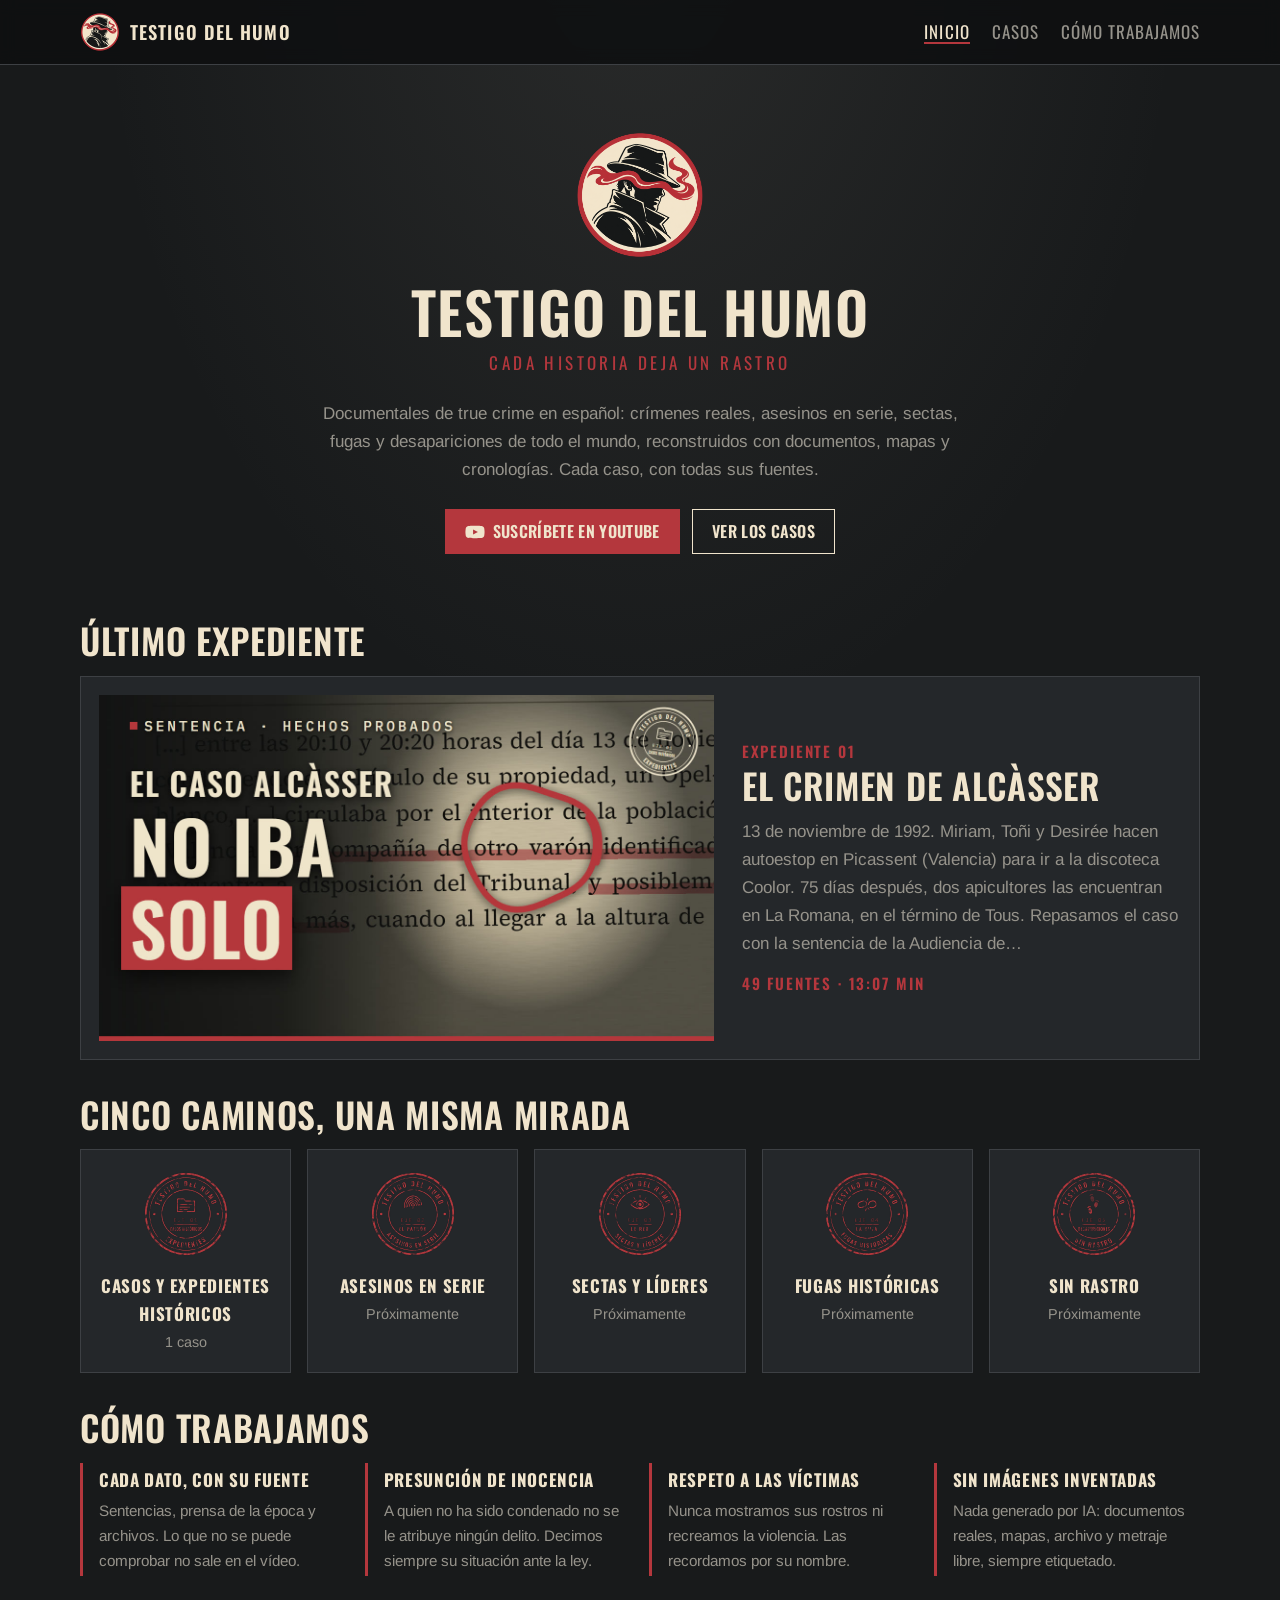
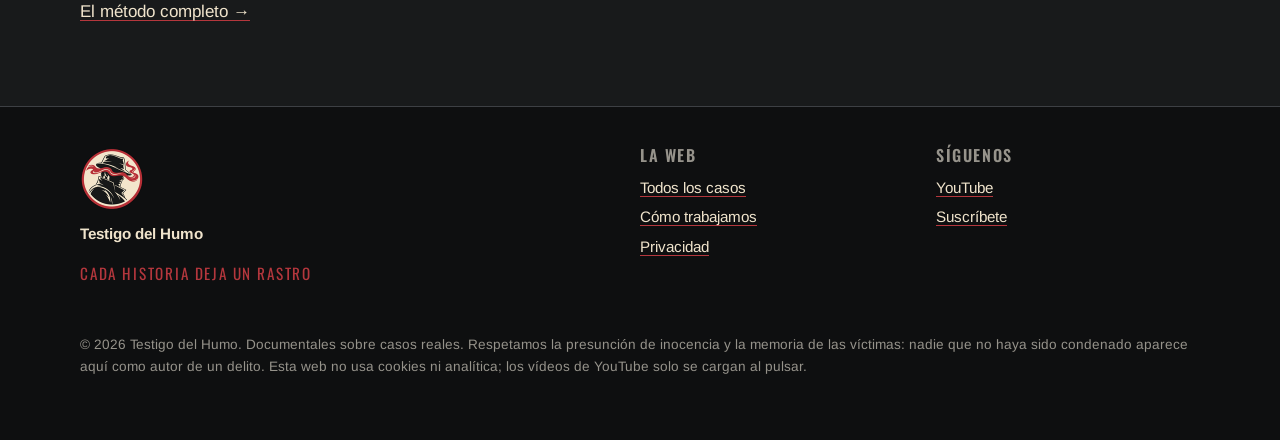
==== index.html @ 7e3a2152 "web: edición del 2026-10-26" ====
<!doctype html>
<html lang="es">
<head>
<meta charset="utf-8">
<meta name="viewport" content="width=device-width, initial-scale=1">
<title>Testigo del Humo · True crime documentado en español</title>
<meta name="description" content="Documentales de true crime en español: crímenes reales, asesinos en serie, sectas, fugas y desapariciones de todo el mundo, reconstruidos con documentos, mapas y cronologías. Cada caso, con todas sus fuentes.">
<link rel="canonical" href="https://testigodelhumo.github.io/">
<meta name="theme-color" content="#0e0f10">
<meta property="og:type" content="website">
<meta property="og:site_name" content="Testigo del Humo">
<meta property="og:locale" content="es_ES">
<meta property="og:title" content="Testigo del Humo · True crime documentado en español">
<meta property="og:description" content="Documentales de true crime en español: crímenes reales, asesinos en serie, sectas, fugas y desapariciones de todo el mundo, reconstruidos con documentos, mapas y cronologías. Cada caso, con todas sus fuentes.">
<meta property="og:url" content="https://testigodelhumo.github.io/">
<meta property="og:image" content="https://testigodelhumo.github.io/img/og.jpg">
<meta name="twitter:card" content="summary_large_image">
<link rel="icon" href="/img/favicon-32.png" sizes="32x32">
<link rel="apple-touch-icon" href="/img/icono-180.png">
<link rel="preload" href="/fuentes/Oswald-Variable.ttf" as="font" type="font/ttf" crossorigin>
<link rel="stylesheet" href="/tema.css">
<link rel="stylesheet" href="/estilo.css?v=eq.a7o">
<script type="application/ld+json">{"@context":"https://schema.org","@type":"Organization","@id":"https://testigodelhumo.github.io/#canal","name":"Testigo del Humo","url":"https://testigodelhumo.github.io/","logo":"https://testigodelhumo.github.io/img/logo-512.png","sameAs":["https://www.youtube.com/@TestigoDelHumo"]}</script>
<script type="application/ld+json">{"@context":"https://schema.org","@type":"WebSite","@id":"https://testigodelhumo.github.io/#web","name":"Testigo del Humo","url":"https://testigodelhumo.github.io/","inLanguage":"es","publisher":{"@id":"https://testigodelhumo.github.io/#canal"}}</script>
</head>
<body>
<a class="salto" href="#contenido">Saltar al contenido</a>
<header class="barra"><div class="envoltura barra__dentro">
<a class="marca" href="/" aria-label="Testigo del Humo, inicio"><img src="/img/logo-80.png" alt="" width="40" height="40"><span>Testigo del Humo</span></a>
<nav aria-label="Principal" style="margin-left:auto"><ul class="menu"><li><a href="/" aria-current="page">Inicio</a></li><li><a href="/casos/">Casos</a></li><li><a href="/metodo/">Cómo trabajamos</a></li></ul></nav>
</div></header>
<main id="contenido">
<section class="portada envoltura">
<img class="portada__logo" src="/img/logo-512.png" alt="Logo de Testigo del Humo: un detective entre el humo" width="132" height="132">
<h1>Testigo del Humo</h1>
<p class="portada__lema">CADA HISTORIA DEJA UN RASTRO</p>
<p class="portada__texto">Documentales de true crime en español: crímenes reales, asesinos en serie, sectas, fugas y desapariciones de todo el mundo, reconstruidos con documentos, mapas y cronologías. Cada caso, con todas sus fuentes.</p>
<div class="botones"><a class="boton boton--carmin" href="https://www.youtube.com/@TestigoDelHumo?sub_confirmation=1" rel="noopener"><svg viewBox="0 0 24 24" aria-hidden="true"><path d="M23 7.2a3 3 0 0 0-2.1-2.1C19 4.6 12 4.6 12 4.6s-7 0-8.9.5A3 3 0 0 0 1 7.2 31 31 0 0 0 .5 12a31 31 0 0 0 .5 4.8 3 3 0 0 0 2.1 2.1c1.9.5 8.9.5 8.9.5s7 0 8.9-.5a3 3 0 0 0 2.1-2.1 31 31 0 0 0 .5-4.8 31 31 0 0 0-.5-4.8zM9.7 15.1V8.9l5.8 3.1z"/></svg><span>Suscríbete en YouTube</span></a><a class="boton" href="/casos/">Ver los casos</a></div>
</section>
<section class="envoltura" aria-labelledby="ultimo-t"><h2 id="ultimo-t">Último expediente</h2>
<article class="destacado"><img src="/casos/alcasser/miniatura.jpg" alt="" width="1280" height="720">
<div><p class="rotulo">EXPEDIENTE 01</p><h2><a href="/casos/alcasser/">El crimen de Alcàsser</a></h2><p class="tenue">13 de noviembre de 1992. Miriam, Toñi y Desirée hacen autoestop en Picassent (Valencia) para ir a la discoteca Coolor. 75 días después, dos apicultores las encuentran en La Romana, en el término de Tous. Repasamos el caso con la sentencia de la Audiencia de…</p><p class="rotulo">49 fuentes · 13:07 min</p></div></article></section>

<section class="envoltura" aria-labelledby="ejes-t"><h2 id="ejes-t">Cinco caminos, una misma mirada</h2><ul class="ejes"><li><img src="/img/sellos/expedientes.png" alt="" width="96" height="96" loading="lazy"><strong>Casos y expedientes históricos</strong><span>1 caso</span></li><li><img src="/img/sellos/asesinos.png" alt="" width="96" height="96" loading="lazy"><strong>Asesinos en serie</strong><span>Próximamente</span></li><li><img src="/img/sellos/sectas.png" alt="" width="96" height="96" loading="lazy"><strong>Sectas y líderes</strong><span>Próximamente</span></li><li><img src="/img/sellos/fugas.png" alt="" width="96" height="96" loading="lazy"><strong>Fugas históricas</strong><span>Próximamente</span></li><li><img src="/img/sellos/sin-rastro.png" alt="" width="96" height="96" loading="lazy"><strong>Sin rastro</strong><span>Próximamente</span></li></ul></section>
<section class="envoltura" aria-labelledby="como-t"><h2 id="como-t">Cómo trabajamos</h2><div class="principios">
<div><strong>Cada dato, con su fuente</strong><p>Sentencias, prensa de la época y archivos. Lo que no se puede comprobar no sale en el vídeo.</p></div>
<div><strong>Presunción de inocencia</strong><p>A quien no ha sido condenado no se le atribuye ningún delito. Decimos siempre su situación ante la ley.</p></div>
<div><strong>Respeto a las víctimas</strong><p>Nunca mostramos sus rostros ni recreamos la violencia. Las recordamos por su nombre.</p></div>
<div><strong>Sin imágenes inventadas</strong><p>Nada generado por IA: documentos reales, mapas, archivo y metraje libre, siempre etiquetado.</p></div>
</div><p style="margin-top:1.4rem"><a href="/metodo/">El método completo →</a></p></section>
</main>
<footer class="pie"><div class="envoltura">
<div class="pie__rejilla">
<div class="pie__marca"><img src="/img/logo-128.png" alt="" width="64" height="64"><p><strong>Testigo del Humo</strong></p><p class="pie__lema">CADA HISTORIA DEJA UN RASTRO</p></div>
<div><h2>La web</h2><ul><li><a href="/casos/">Todos los casos</a></li><li><a href="/metodo/">Cómo trabajamos</a></li><li><a href="/privacidad/">Privacidad</a></li></ul></div>
<div><h2>Síguenos</h2><ul><li><a href="https://www.youtube.com/@TestigoDelHumo" rel="noopener">YouTube</a></li><li><a href="https://www.youtube.com/@TestigoDelHumo?sub_confirmation=1" rel="noopener">Suscríbete</a></li></ul></div>
</div>
<p class="pie__legal">© 2026 Testigo del Humo. Documentales sobre casos reales. Respetamos la presunción de inocencia y la memoria de las víctimas: nadie que no haya sido condenado aparece aquí como autor de un delito. Esta web no usa cookies ni analítica; los vídeos de YouTube solo se cargan al pulsar.</p>
</div></footer>
<script src="/web.js?v=q8.t3b" defer></script>
</body>
</html>
---- tema.css ----
:root{--carbon:#181A1B;--marfil:#F0E4CC;--carmin:#B4373D;--humo:#96938B;--negro:#0e0f10;--grafito:#24272a;--acero:#3d4044;--papel:#e6d8bb;--tinta:#1c1a17;--ambar:#c9a25b;color-scheme:dark}
@font-face{font-family:"TdH Oswald";src:url("/fuentes/Oswald-Variable.ttf") format("truetype");font-weight:200 700;font-display:swap}
@font-face{font-family:"TdH Arimo";src:url("/fuentes/Arimo-Regular.ttf") format("truetype");font-weight:400;font-display:swap}
@font-face{font-family:"TdH Arimo";src:url("/fuentes/Arimo-Bold.ttf") format("truetype");font-weight:700;font-display:swap}
---- estilo.css ----
/* Web de Testigo del Humo. Los colores salen de src/theme.ts (tema.css, generado por scripts/web.mjs): aquí solo var(). */
*, *::before, *::after { box-sizing: border-box; }
html { -webkit-text-size-adjust: 100%; scroll-behavior: smooth; }
body {
  margin: 0;
  background: var(--carbon);
  color: var(--marfil);
  font: 400 1.0625rem/1.65 "TdH Arimo", Arial, sans-serif;
  background-image: radial-gradient(ellipse at 50% -10%, color-mix(in srgb, var(--humo) 14%, transparent), transparent 60%);
  background-attachment: fixed;
}
[id] { scroll-margin-top: 84px; }
img { max-width: 100%; height: auto; display: block; }
a { color: inherit; text-decoration-color: var(--carmin); text-underline-offset: 3px; }
a:hover { color: var(--marfil); text-decoration-thickness: 2px; }
a, button, summary, [role="tab"] { cursor: pointer; }
:focus-visible { outline: 2px solid var(--carmin); outline-offset: 3px; }
h1, h2, h3, .rotulo, .boton, .pestanas button {
  font-family: "TdH Oswald", Impact, sans-serif;
  font-weight: 600;
  text-transform: uppercase;
  letter-spacing: .02em;
  line-height: 1.1;
}
h1 { font-size: clamp(2rem, 6vw, 3.6rem); margin: .2em 0 .3em; }
h2 { font-size: clamp(1.5rem, 3.6vw, 2.2rem); margin: 2.2rem 0 1rem; }
h3 { font-size: 1.25rem; margin: 1.8rem 0 .7rem; }
p { margin: 0 0 1em; }
.envoltura { width: min(1120px, 100% - 32px); margin-inline: auto; }
.estrecho { width: min(780px, 100% - 32px); margin-inline: auto; }
.solo-lector { position: absolute; width: 1px; height: 1px; overflow: hidden; clip: rect(0 0 0 0); white-space: nowrap; }
.salto { position: absolute; left: -999px; top: 8px; background: var(--marfil); color: var(--carbon); padding: 8px 12px; z-index: 10; }
.salto:focus { left: 8px; }
.rotulo { color: var(--carmin); font-size: .95rem; letter-spacing: .12em; margin: 0; }
.tenue { color: var(--humo); }

/* Cabecera y pie */
.barra { position: sticky; top: 0; z-index: 5; background: color-mix(in srgb, var(--negro) 88%, transparent); backdrop-filter: blur(8px); border-bottom: 1px solid var(--acero); }
.barra__dentro { display: flex; align-items: center; gap: 16px; min-height: 64px; }
.marca { display: flex; align-items: center; gap: 10px; text-decoration: none; font-family: "TdH Oswald", sans-serif; font-weight: 600; text-transform: uppercase; letter-spacing: .06em; font-size: 1.15rem; }
.marca img { width: 40px; height: 40px; }
.menu { display: flex; gap: 22px; list-style: none; margin: 0 0 0 auto; padding: 0; font-family: "TdH Oswald", sans-serif; text-transform: uppercase; letter-spacing: .06em; }
.menu a { text-decoration: none; color: var(--humo); }
.menu a:hover, .menu a[aria-current="page"] { color: var(--marfil); }
.menu a[aria-current="page"] { box-shadow: inset 0 -2px var(--carmin); }
.pie { margin-top: 5rem; border-top: 1px solid var(--acero); background: var(--negro); padding: 2.5rem 0 3rem; font-size: .95rem; }
.pie__rejilla { display: grid; gap: 2rem; grid-template-columns: 2fr 1fr 1fr; }
.pie h2 { font-size: 1rem; margin: 0 0 .6rem; color: var(--humo); letter-spacing: .1em; }
.pie ul { list-style: none; margin: 0; padding: 0; }
.pie li { margin: .3rem 0; }
.pie__marca img { width: 64px; height: 64px; margin-bottom: .6rem; }
.pie__lema { font-family: "TdH Oswald", sans-serif; text-transform: uppercase; letter-spacing: .12em; color: var(--carmin); }
.pie__legal { color: var(--humo); margin-top: 2rem; font-size: .85rem; }

/* Botones */
.boton { display: inline-flex; align-items: center; gap: 8px; padding: .7rem 1.2rem; border: 1px solid var(--marfil); color: var(--marfil); text-decoration: none; background: transparent; font-size: 1rem; }
.boton:hover { background: var(--marfil); color: var(--carbon); }
.boton--carmin { background: var(--carmin); border-color: var(--carmin); }
.boton--carmin:hover { background: var(--marfil); border-color: var(--marfil); }
.boton svg { width: 20px; height: 20px; fill: currentColor; }

/* Portada */
.portada { padding: 4rem 0 2rem; text-align: center; }
.portada__logo { width: 132px; height: 132px; margin: 0 auto 1.2rem; }
.portada h1 { margin-bottom: .1em; }
.portada__lema { font-family: "TdH Oswald", sans-serif; text-transform: uppercase; letter-spacing: .2em; color: var(--carmin); margin-bottom: 1.4rem; }
.portada__texto { max-width: 640px; margin: 0 auto 1.6rem; color: var(--humo); }
.portada .botones { display: flex; gap: 12px; justify-content: center; flex-wrap: wrap; }

/* Tarjetas de caso */
.rejilla { display: grid; gap: 24px; grid-template-columns: repeat(auto-fill, minmax(300px, 1fr)); }
.tarjeta { position: relative; background: var(--grafito); border: 1px solid var(--acero); transition: border-color .2s, transform .2s; }
.tarjeta:hover { border-color: var(--carmin); transform: translateY(-2px); }
.tarjeta img { aspect-ratio: 16 / 9; width: 100%; object-fit: cover; }
.tarjeta__texto { padding: 1rem 1.1rem 1.2rem; }
.tarjeta h3 { margin: .3rem 0 .5rem; font-size: 1.3rem; }
.tarjeta h3 a { text-decoration: none; }
.tarjeta h3 a::after { content: ""; position: absolute; inset: 0; }
.tarjeta p { color: var(--humo); font-size: .95rem; margin: 0; }
.destacado { display: grid; gap: 28px; grid-template-columns: 1.4fr 1fr; align-items: center; background: var(--grafito); border: 1px solid var(--acero); padding: 18px; position: relative; }
.destacado:hover { border-color: var(--carmin); }
.destacado img { aspect-ratio: 16 / 9; width: 100%; object-fit: cover; }
.destacado h2 { margin: .4rem 0 .8rem; }
.destacado h2 a { text-decoration: none; }
.destacado h2 a::after { content: ""; position: absolute; inset: 0; }
.ejes { display: grid; gap: 16px; grid-template-columns: repeat(auto-fill, minmax(190px, 1fr)); list-style: none; padding: 0; margin: 0; }
.ejes li { background: var(--grafito); border: 1px solid var(--acero); padding: 1rem; text-align: center; }
.ejes img { width: 96px; height: 96px; margin: 0 auto .6rem; }
.ejes strong { display: block; font-family: "TdH Oswald", sans-serif; text-transform: uppercase; letter-spacing: .04em; }
.ejes span { color: var(--humo); font-size: .9rem; }
.principios { display: grid; gap: 18px; grid-template-columns: repeat(auto-fill, minmax(240px, 1fr)); }
.principios div { border-left: 3px solid var(--carmin); padding: .2rem 0 .2rem 1rem; }
.principios strong { font-family: "TdH Oswald", sans-serif; text-transform: uppercase; letter-spacing: .04em; display: block; margin-bottom: .2rem; }
.principios p { color: var(--humo); margin: 0; font-size: .95rem; }

/* Ficha del caso */
.migas { font-size: .9rem; color: var(--humo); margin: 1.5rem 0 0; }
.migas ol { list-style: none; display: flex; flex-wrap: wrap; gap: 6px; padding: 0; margin: 0; }
.migas li + li::before { content: "›"; margin-right: 6px; color: var(--carmin); }
.ficha__cabeza { padding: 1rem 0 1.4rem; }
.ficha__datos { display: flex; flex-wrap: wrap; gap: 6px 20px; color: var(--humo); font-size: .95rem; margin: 0; padding: 0; list-style: none; }
.reproductor { position: relative; aspect-ratio: 16 / 9; background: var(--negro); border: 1px solid var(--acero); overflow: hidden; }
.reproductor img, .reproductor iframe { position: absolute; inset: 0; width: 100%; height: 100%; object-fit: cover; border: 0; }
.reproductor button { position: absolute; inset: 0; width: 100%; background: transparent; border: 0; display: grid; place-items: center; }
.reproductor button span { width: 84px; height: 84px; border-radius: 50%; background: var(--carmin); display: grid; place-items: center; box-shadow: 0 0 0 10px color-mix(in srgb, var(--carmin) 30%, transparent); transition: transform .2s; }
.reproductor button:hover span { transform: scale(1.08); }
.reproductor button svg { width: 34px; height: 34px; fill: var(--marfil); margin-left: 5px; }
.reproductor__pronto { margin-top: .7rem; }
.pestanas { display: flex; gap: 4px; border-bottom: 1px solid var(--acero); margin: 2rem 0 0; overflow-x: auto; }
.pestanas button { background: none; border: 0; color: var(--humo); padding: .9rem 1.1rem; font-size: 1.05rem; border-bottom: 3px solid transparent; white-space: nowrap; }
.pestanas button[aria-selected="true"] { color: var(--marfil); border-bottom-color: var(--carmin); }
.pestanas button:hover { color: var(--marfil); }
.panel { padding-top: .6rem; }
.js .panel[hidden] { display: none; }
.aviso { border: 1px solid var(--carmin); background: color-mix(in srgb, var(--carmin) 12%, transparent); padding: .9rem 1.1rem; margin: 1.4rem 0; }
.aviso p { margin: 0; }
.capitulos { list-style: none; padding: 0; margin: 0; counter-reset: cap; }
.capitulos li { border-bottom: 1px solid var(--acero); }
.capitulos li > * { display: flex; gap: 16px; padding: .65rem .2rem; text-decoration: none; }
.capitulos a:hover { background: var(--grafito); }
.capitulos time { font-family: "TdH Oswald", sans-serif; color: var(--carmin); min-width: 3.4em; }
.ayuda { background: var(--grafito); border: 1px solid var(--acero); padding: 1.2rem 1.4rem; margin: 2.5rem 0 0; }
.ayuda h2 { margin-top: 0; font-size: 1.3rem; }
.ayuda ul { margin: 0; padding-left: 1.1rem; }
.ayuda strong { font-family: "TdH Oswald", sans-serif; letter-spacing: .04em; font-size: 1.1rem; }

/* Documentación */
.leyenda { display: flex; flex-wrap: wrap; gap: 10px 22px; padding: 0; list-style: none; color: var(--humo); font-size: .95rem; }
.estado { display: inline-block; font-family: "TdH Oswald", sans-serif; font-weight: 600; font-size: .78rem; letter-spacing: .08em; text-transform: uppercase; padding: .1rem .45rem; border: 1px solid currentColor; vertical-align: .12em; white-space: nowrap; }
.estado--V { color: var(--marfil); }
.estado--P { color: var(--ambar); }
.hechos { list-style: none; padding: 0; margin: 0; }
.hechos > li { border-left: 2px solid var(--acero); padding: .2rem 0 .2rem 1rem; margin: 0 0 1.3rem; }
.hechos > li:hover { border-left-color: var(--carmin); }
.hechos p { margin: 0 0 .35rem; }
.fuentes { list-style: none; padding: 0; margin: 0; font-size: .92rem; color: var(--humo); }
.fuentes li { margin: .15rem 0; overflow-wrap: anywhere; }
.fuentes li::before { content: "→ "; color: var(--carmin); }
.titulares { display: grid; gap: 16px; grid-template-columns: repeat(auto-fill, minmax(280px, 1fr)); list-style: none; padding: 0; margin: 0; }
.titulares li { background: var(--papel); color: var(--tinta); padding: 1rem 1.1rem; box-shadow: 0 6px 18px color-mix(in srgb, var(--negro) 60%, transparent); }
.titulares blockquote { margin: 0 0 .6rem; font: 700 1.15rem/1.25 Georgia, "Times New Roman", serif; }
.titulares p { margin: 0; font-size: .88rem; }
.titulares a { color: var(--tinta); }
.titulares .estado { color: var(--tinta); }
.creditos { columns: 2 300px; padding-left: 1.1rem; color: var(--humo); }

/* Transcripción */
.transcripcion p { margin-bottom: .9em; }
.transcripcion p > :first-child { font-family: "TdH Oswald", sans-serif; color: var(--carmin); text-decoration: none; margin-right: .6em; font-size: .9rem; }
.metodo h2 { border-top: 1px solid var(--acero); padding-top: 1.6rem; }

@media (max-width: 760px) {
  .pie__rejilla, .destacado { grid-template-columns: 1fr; }
  .menu { gap: 12px; font-size: .9rem; }
  .barra__dentro { gap: 10px; }
  .pestanas button { padding: .8rem .7rem; font-size: .98rem; }
  .marca span { display: none; }
  .portada { padding-top: 2.5rem; }
}
@media (prefers-reduced-motion: reduce) { html { scroll-behavior: auto; } * { transition: none !important; } }
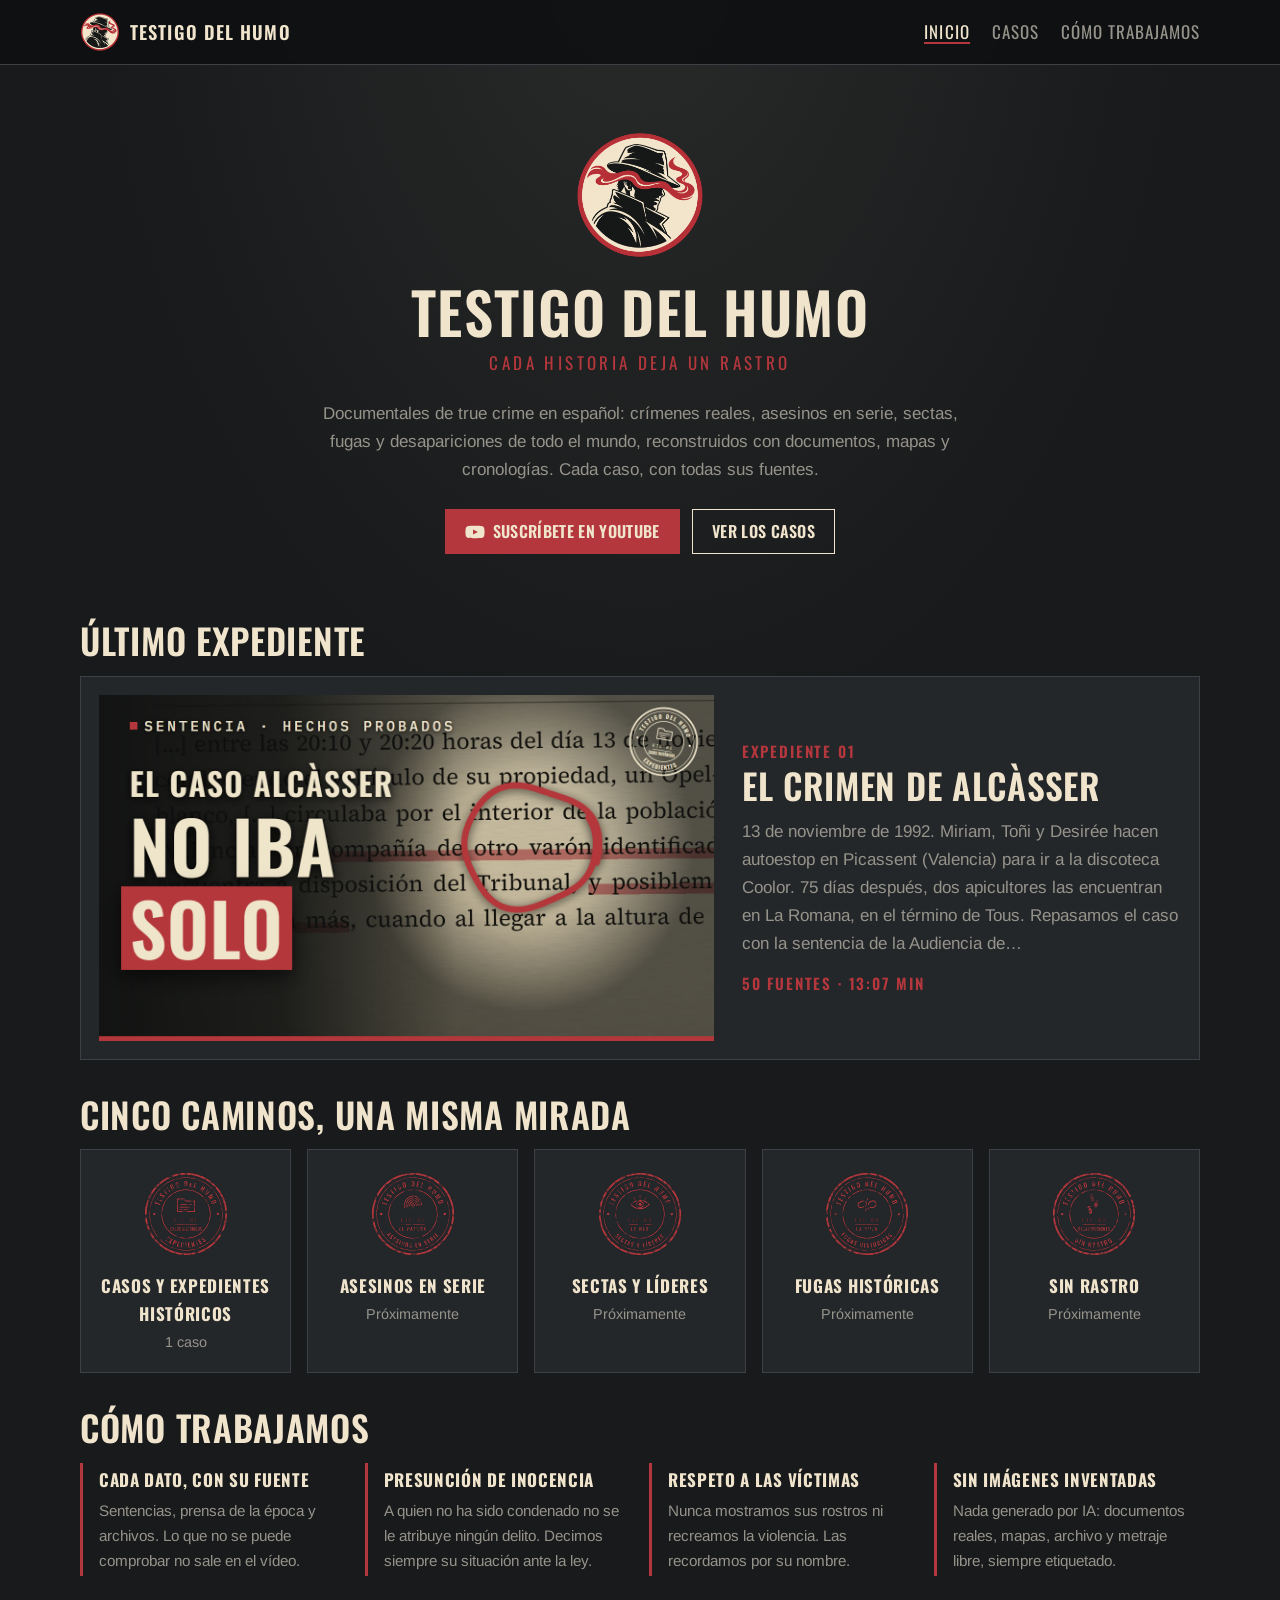
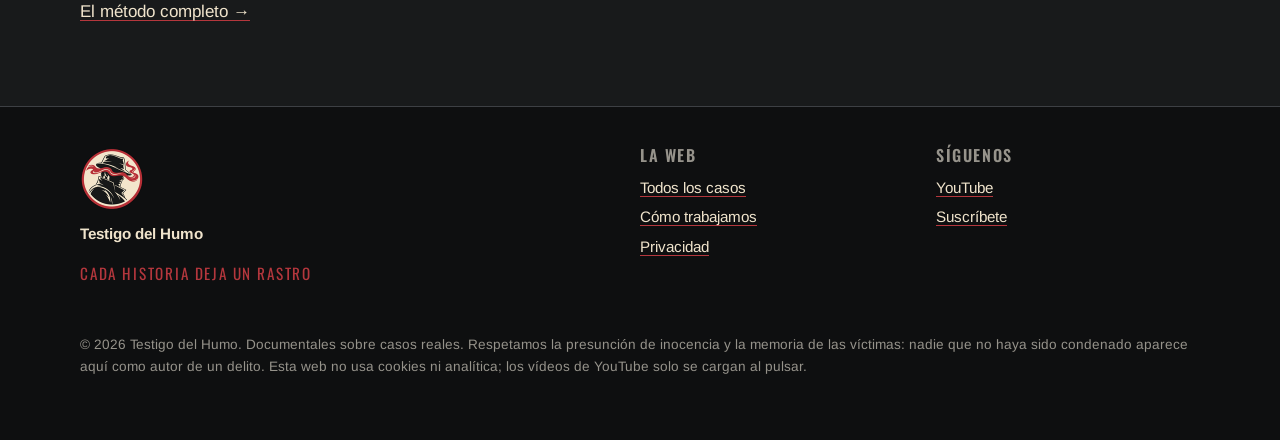
==== commit 6cc31f08: "web: edición del 2026-10-26" ====
--- a/index.html
+++ b/index.html
@@ -39,7 +39,7 @@
 </section>
 <section class="envoltura" aria-labelledby="ultimo-t"><h2 id="ultimo-t">Último expediente</h2>
 <article class="destacado"><img src="/casos/alcasser/miniatura.jpg" alt="" width="1280" height="720">
-<div><p class="rotulo">EXPEDIENTE 01</p><h2><a href="/casos/alcasser/">El crimen de Alcàsser</a></h2><p class="tenue">13 de noviembre de 1992. Miriam, Toñi y Desirée hacen autoestop en Picassent (Valencia) para ir a la discoteca Coolor. 75 días después, dos apicultores las encuentran en La Romana, en el término de Tous. Repasamos el caso con la sentencia de la Audiencia de…</p><p class="rotulo">49 fuentes · 13:07 min</p></div></article></section>
+<div><p class="rotulo">EXPEDIENTE 01</p><h2><a href="/casos/alcasser/">El crimen de Alcàsser</a></h2><p class="tenue">13 de noviembre de 1992. Miriam, Toñi y Desirée hacen autoestop en Picassent (Valencia) para ir a la discoteca Coolor. 75 días después, dos apicultores las encuentran en La Romana, en el término de Tous. Repasamos el caso con la sentencia de la Audiencia de…</p><p class="rotulo">50 fuentes · 13:07 min</p></div></article></section>
 
 <section class="envoltura" aria-labelledby="ejes-t"><h2 id="ejes-t">Cinco caminos, una misma mirada</h2><ul class="ejes"><li><img src="/img/sellos/expedientes.png" alt="" width="96" height="96" loading="lazy"><strong>Casos y expedientes históricos</strong><span>1 caso</span></li><li><img src="/img/sellos/asesinos.png" alt="" width="96" height="96" loading="lazy"><strong>Asesinos en serie</strong><span>Próximamente</span></li><li><img src="/img/sellos/sectas.png" alt="" width="96" height="96" loading="lazy"><strong>Sectas y líderes</strong><span>Próximamente</span></li><li><img src="/img/sellos/fugas.png" alt="" width="96" height="96" loading="lazy"><strong>Fugas históricas</strong><span>Próximamente</span></li><li><img src="/img/sellos/sin-rastro.png" alt="" width="96" height="96" loading="lazy"><strong>Sin rastro</strong><span>Próximamente</span></li></ul></section>
 <section class="envoltura" aria-labelledby="como-t"><h2 id="como-t">Cómo trabajamos</h2><div class="principios">
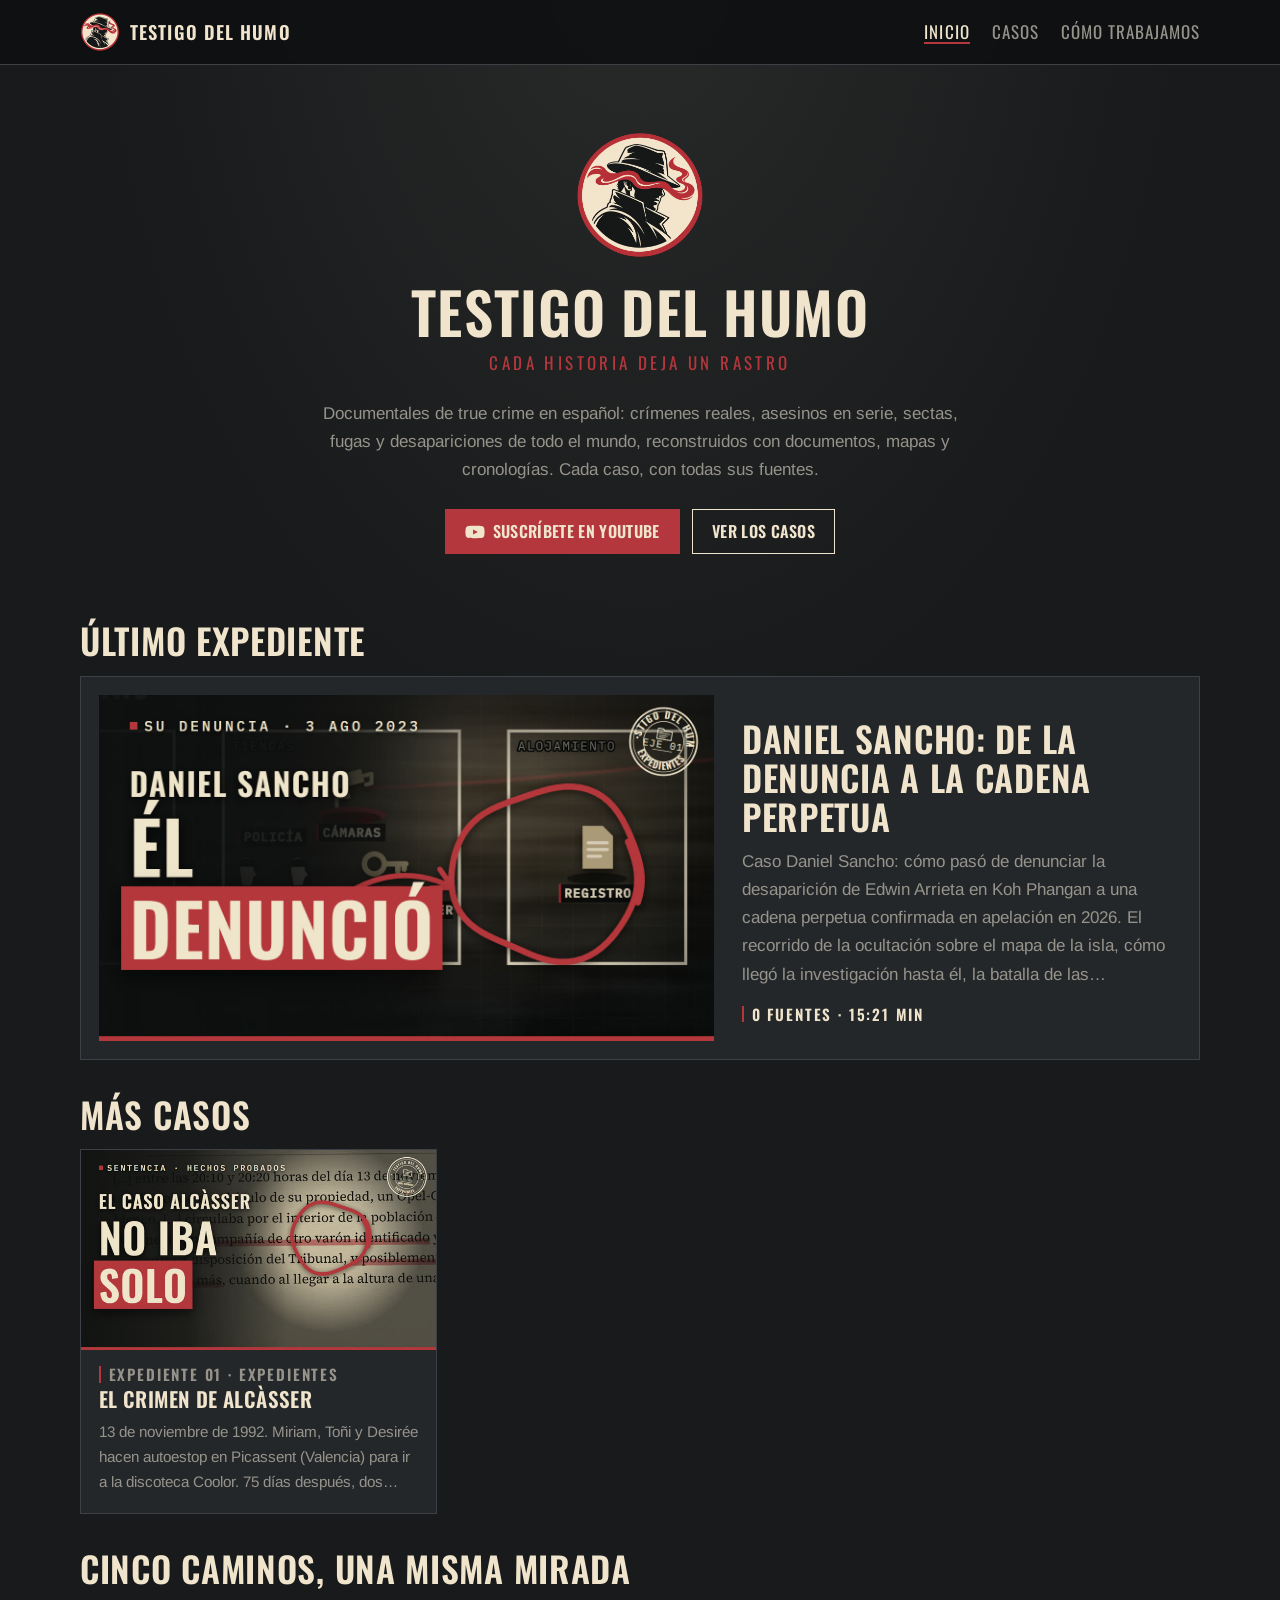
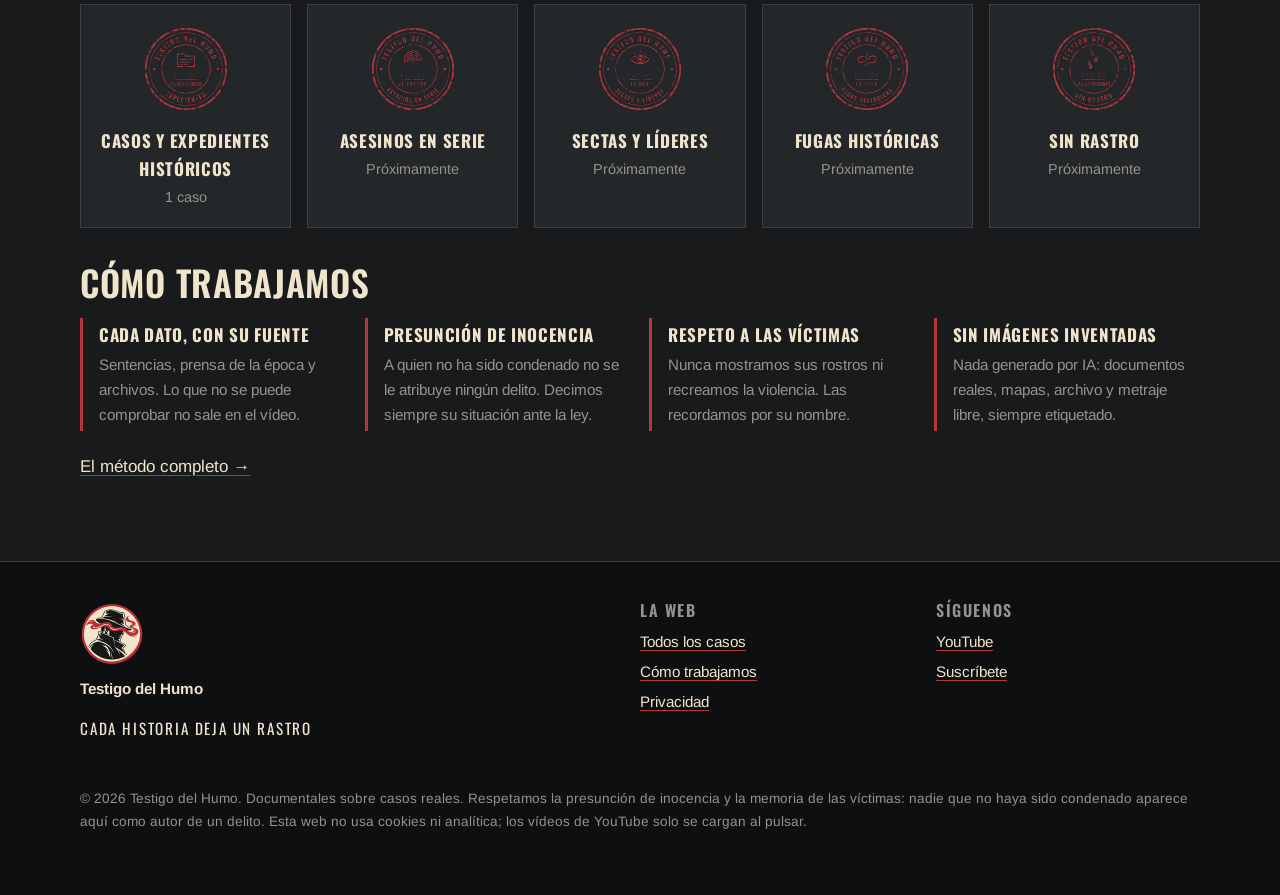
==== commit b56c277b: "web: edición del 2026-11-03" ====
--- a/index.html
+++ b/index.html
@@ -19,7 +19,7 @@
 <link rel="apple-touch-icon" href="/img/icono-180.png">
 <link rel="preload" href="/fuentes/Oswald-Variable.ttf" as="font" type="font/ttf" crossorigin>
 <link rel="stylesheet" href="/tema.css">
-<link rel="stylesheet" href="/estilo.css?v=eq.a7o">
+<link rel="stylesheet" href="/estilo.css?v=20t.d6">
 <script type="application/ld+json">{"@context":"https://schema.org","@type":"Organization","@id":"https://testigodelhumo.github.io/#canal","name":"Testigo del Humo","url":"https://testigodelhumo.github.io/","logo":"https://testigodelhumo.github.io/img/logo-512.png","sameAs":["https://www.youtube.com/@TestigoDelHumo"]}</script>
 <script type="application/ld+json">{"@context":"https://schema.org","@type":"WebSite","@id":"https://testigodelhumo.github.io/#web","name":"Testigo del Humo","url":"https://testigodelhumo.github.io/","inLanguage":"es","publisher":{"@id":"https://testigodelhumo.github.io/#canal"}}</script>
 </head>
@@ -38,9 +38,15 @@
 <div class="botones"><a class="boton boton--carmin" href="https://www.youtube.com/@TestigoDelHumo?sub_confirmation=1" rel="noopener"><svg viewBox="0 0 24 24" aria-hidden="true"><path d="M23 7.2a3 3 0 0 0-2.1-2.1C19 4.6 12 4.6 12 4.6s-7 0-8.9.5A3 3 0 0 0 1 7.2 31 31 0 0 0 .5 12a31 31 0 0 0 .5 4.8 3 3 0 0 0 2.1 2.1c1.9.5 8.9.5 8.9.5s7 0 8.9-.5a3 3 0 0 0 2.1-2.1 31 31 0 0 0 .5-4.8 31 31 0 0 0-.5-4.8zM9.7 15.1V8.9l5.8 3.1z"/></svg><span>Suscríbete en YouTube</span></a><a class="boton" href="/casos/">Ver los casos</a></div>
 </section>
 <section class="envoltura" aria-labelledby="ultimo-t"><h2 id="ultimo-t">Último expediente</h2>
-<article class="destacado"><img src="/casos/alcasser/miniatura.jpg" alt="" width="1280" height="720">
-<div><p class="rotulo">EXPEDIENTE 01</p><h2><a href="/casos/alcasser/">El crimen de Alcàsser</a></h2><p class="tenue">13 de noviembre de 1992. Miriam, Toñi y Desirée hacen autoestop en Picassent (Valencia) para ir a la discoteca Coolor. 75 días después, dos apicultores las encuentran en La Romana, en el término de Tous. Repasamos el caso con la sentencia de la Audiencia de…</p><p class="rotulo">50 fuentes · 13:07 min</p></div></article></section>
-
+<article class="destacado"><img src="/casos/daniel-sancho/miniatura.jpg" alt="" width="1280" height="720">
+<div><p class="rotulo"></p><h2><a href="/casos/daniel-sancho/">Daniel Sancho: de la denuncia a la cadena perpetua</a></h2><p class="tenue">Caso Daniel Sancho: cómo pasó de denunciar la desaparición de Edwin Arrieta en Koh Phangan a una cadena perpetua confirmada en apelación en 2026. El recorrido de la ocultación sobre el mapa de la isla, cómo llegó la investigación hasta él, la batalla de las…</p><p class="rotulo">0 fuentes · 15:21 min</p></div></article></section>
+<section class="envoltura"><h2>Más casos</h2><div class="rejilla"><article class="tarjeta">
+<img src="/casos/alcasser/miniatura-640.jpg" alt="" width="640" height="360" loading="lazy">
+<div class="tarjeta__texto">
+<p class="rotulo">EXPEDIENTE 01 · EXPEDIENTES</p>
+<h3><a href="/casos/alcasser/">El crimen de Alcàsser</a></h3>
+<p>13 de noviembre de 1992. Miriam, Toñi y Desirée hacen autoestop en Picassent (Valencia) para ir a la discoteca Coolor. 75 días después, dos…</p>
+</div></article></div></section>
 <section class="envoltura" aria-labelledby="ejes-t"><h2 id="ejes-t">Cinco caminos, una misma mirada</h2><ul class="ejes"><li><img src="/img/sellos/expedientes.png" alt="" width="96" height="96" loading="lazy"><strong>Casos y expedientes históricos</strong><span>1 caso</span></li><li><img src="/img/sellos/asesinos.png" alt="" width="96" height="96" loading="lazy"><strong>Asesinos en serie</strong><span>Próximamente</span></li><li><img src="/img/sellos/sectas.png" alt="" width="96" height="96" loading="lazy"><strong>Sectas y líderes</strong><span>Próximamente</span></li><li><img src="/img/sellos/fugas.png" alt="" width="96" height="96" loading="lazy"><strong>Fugas históricas</strong><span>Próximamente</span></li><li><img src="/img/sellos/sin-rastro.png" alt="" width="96" height="96" loading="lazy"><strong>Sin rastro</strong><span>Próximamente</span></li></ul></section>
 <section class="envoltura" aria-labelledby="como-t"><h2 id="como-t">Cómo trabajamos</h2><div class="principios">
 <div><strong>Cada dato, con su fuente</strong><p>Sentencias, prensa de la época y archivos. Lo que no se puede comprobar no sale en el vídeo.</p></div>
@@ -57,6 +63,6 @@
 </div>
 <p class="pie__legal">© 2026 Testigo del Humo. Documentales sobre casos reales. Respetamos la presunción de inocencia y la memoria de las víctimas: nadie que no haya sido condenado aparece aquí como autor de un delito. Esta web no usa cookies ni analítica; los vídeos de YouTube solo se cargan al pulsar.</p>
 </div></footer>
-<script src="/web.js?v=q8.t3b" defer></script>
+<script src="/web.js?v=0u.hqu" defer></script>
 </body>
 </html>
--- a/tema.css
+++ b/tema.css
@@ -1,4 +1,4 @@
-:root{--carbon:#181A1B;--marfil:#F0E4CC;--carmin:#B4373D;--humo:#96938B;--negro:#0e0f10;--grafito:#24272a;--acero:#3d4044;--papel:#e6d8bb;--tinta:#1c1a17;--ambar:#c9a25b;color-scheme:dark}
+:root{--carbon:#181A1B;--marfil:#F0E4CC;--carmin:#B4373D;--humo:#96938B;--negro:#0e0f10;--grafito:#24272a;--acero:#3d4044;--$comment:Solo dentro de piezas de época y documentos.;--papel:#E6D8BB;--tinta:#1C1A17;--ambar:#C9A25B;color-scheme:dark}
 @font-face{font-family:"TdH Oswald";src:url("/fuentes/Oswald-Variable.ttf") format("truetype");font-weight:200 700;font-display:swap}
 @font-face{font-family:"TdH Arimo";src:url("/fuentes/Arimo-Regular.ttf") format("truetype");font-weight:400;font-display:swap}
 @font-face{font-family:"TdH Arimo";src:url("/fuentes/Arimo-Bold.ttf") format("truetype");font-weight:700;font-display:swap}
--- a/estilo.css
+++ b/estilo.css
@@ -31,7 +31,7 @@
 .solo-lector { position: absolute; width: 1px; height: 1px; overflow: hidden; clip: rect(0 0 0 0); white-space: nowrap; }
 .salto { position: absolute; left: -999px; top: 8px; background: var(--marfil); color: var(--carbon); padding: 8px 12px; z-index: 10; }
 .salto:focus { left: 8px; }
-.rotulo { color: var(--carmin); font-size: .95rem; letter-spacing: .12em; margin: 0; }
+.rotulo { color: var(--marfil); border-left: 2px solid var(--carmin); padding-left: .5rem; font-size: .95rem; letter-spacing: .12em; margin: 0; }
 .tenue { color: var(--humo); }
 
 /* Cabecera y pie */
@@ -49,7 +49,7 @@
 .pie ul { list-style: none; margin: 0; padding: 0; }
 .pie li { margin: .3rem 0; }
 .pie__marca img { width: 64px; height: 64px; margin-bottom: .6rem; }
-.pie__lema { font-family: "TdH Oswald", sans-serif; text-transform: uppercase; letter-spacing: .12em; color: var(--carmin); }
+.pie__lema { font-family: "TdH Oswald", sans-serif; text-transform: uppercase; letter-spacing: .12em; color: var(--marfil); }
 .pie__legal { color: var(--humo); margin-top: 2rem; font-size: .85rem; }
 
 /* Botones */
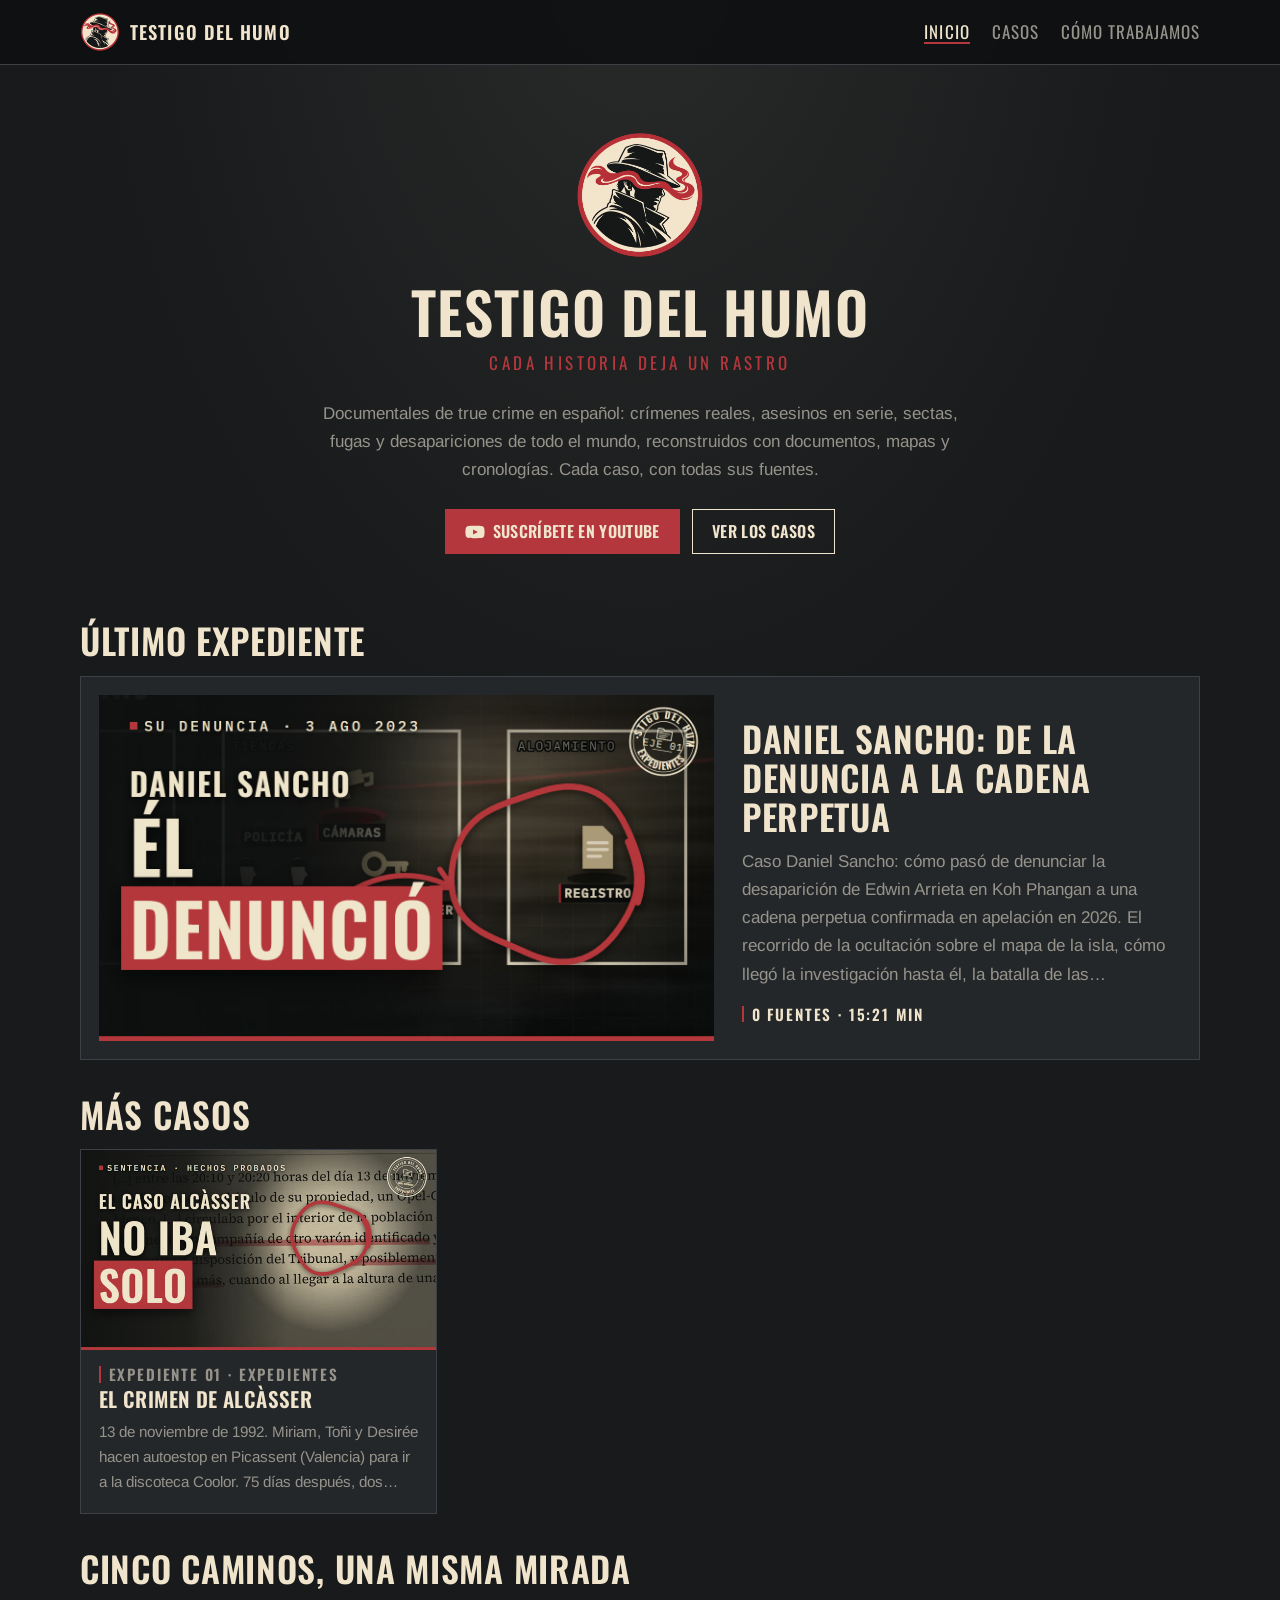
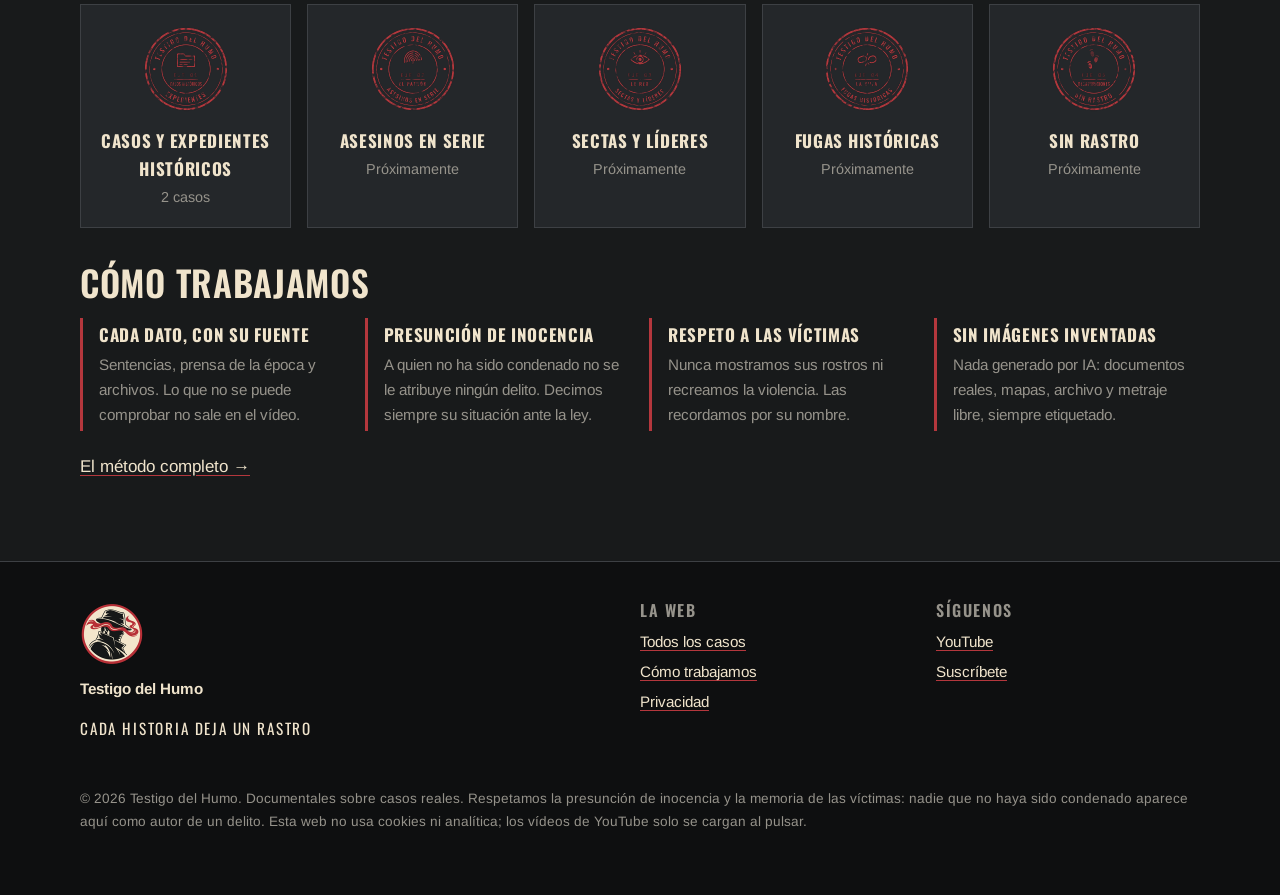
==== commit e8524f18: "web: edición del 2026-11-03" ====
--- a/index.html
+++ b/index.html
@@ -47,7 +47,7 @@
 <h3><a href="/casos/alcasser/">El crimen de Alcàsser</a></h3>
 <p>13 de noviembre de 1992. Miriam, Toñi y Desirée hacen autoestop en Picassent (Valencia) para ir a la discoteca Coolor. 75 días después, dos…</p>
 </div></article></div></section>
-<section class="envoltura" aria-labelledby="ejes-t"><h2 id="ejes-t">Cinco caminos, una misma mirada</h2><ul class="ejes"><li><img src="/img/sellos/expedientes.png" alt="" width="96" height="96" loading="lazy"><strong>Casos y expedientes históricos</strong><span>1 caso</span></li><li><img src="/img/sellos/asesinos.png" alt="" width="96" height="96" loading="lazy"><strong>Asesinos en serie</strong><span>Próximamente</span></li><li><img src="/img/sellos/sectas.png" alt="" width="96" height="96" loading="lazy"><strong>Sectas y líderes</strong><span>Próximamente</span></li><li><img src="/img/sellos/fugas.png" alt="" width="96" height="96" loading="lazy"><strong>Fugas históricas</strong><span>Próximamente</span></li><li><img src="/img/sellos/sin-rastro.png" alt="" width="96" height="96" loading="lazy"><strong>Sin rastro</strong><span>Próximamente</span></li></ul></section>
+<section class="envoltura" aria-labelledby="ejes-t"><h2 id="ejes-t">Cinco caminos, una misma mirada</h2><ul class="ejes"><li><img src="/img/sellos/expedientes.png" alt="" width="96" height="96" loading="lazy"><strong>Casos y expedientes históricos</strong><span>2 casos</span></li><li><img src="/img/sellos/asesinos.png" alt="" width="96" height="96" loading="lazy"><strong>Asesinos en serie</strong><span>Próximamente</span></li><li><img src="/img/sellos/sectas.png" alt="" width="96" height="96" loading="lazy"><strong>Sectas y líderes</strong><span>Próximamente</span></li><li><img src="/img/sellos/fugas.png" alt="" width="96" height="96" loading="lazy"><strong>Fugas históricas</strong><span>Próximamente</span></li><li><img src="/img/sellos/sin-rastro.png" alt="" width="96" height="96" loading="lazy"><strong>Sin rastro</strong><span>Próximamente</span></li></ul></section>
 <section class="envoltura" aria-labelledby="como-t"><h2 id="como-t">Cómo trabajamos</h2><div class="principios">
 <div><strong>Cada dato, con su fuente</strong><p>Sentencias, prensa de la época y archivos. Lo que no se puede comprobar no sale en el vídeo.</p></div>
 <div><strong>Presunción de inocencia</strong><p>A quien no ha sido condenado no se le atribuye ningún delito. Decimos siempre su situación ante la ley.</p></div>
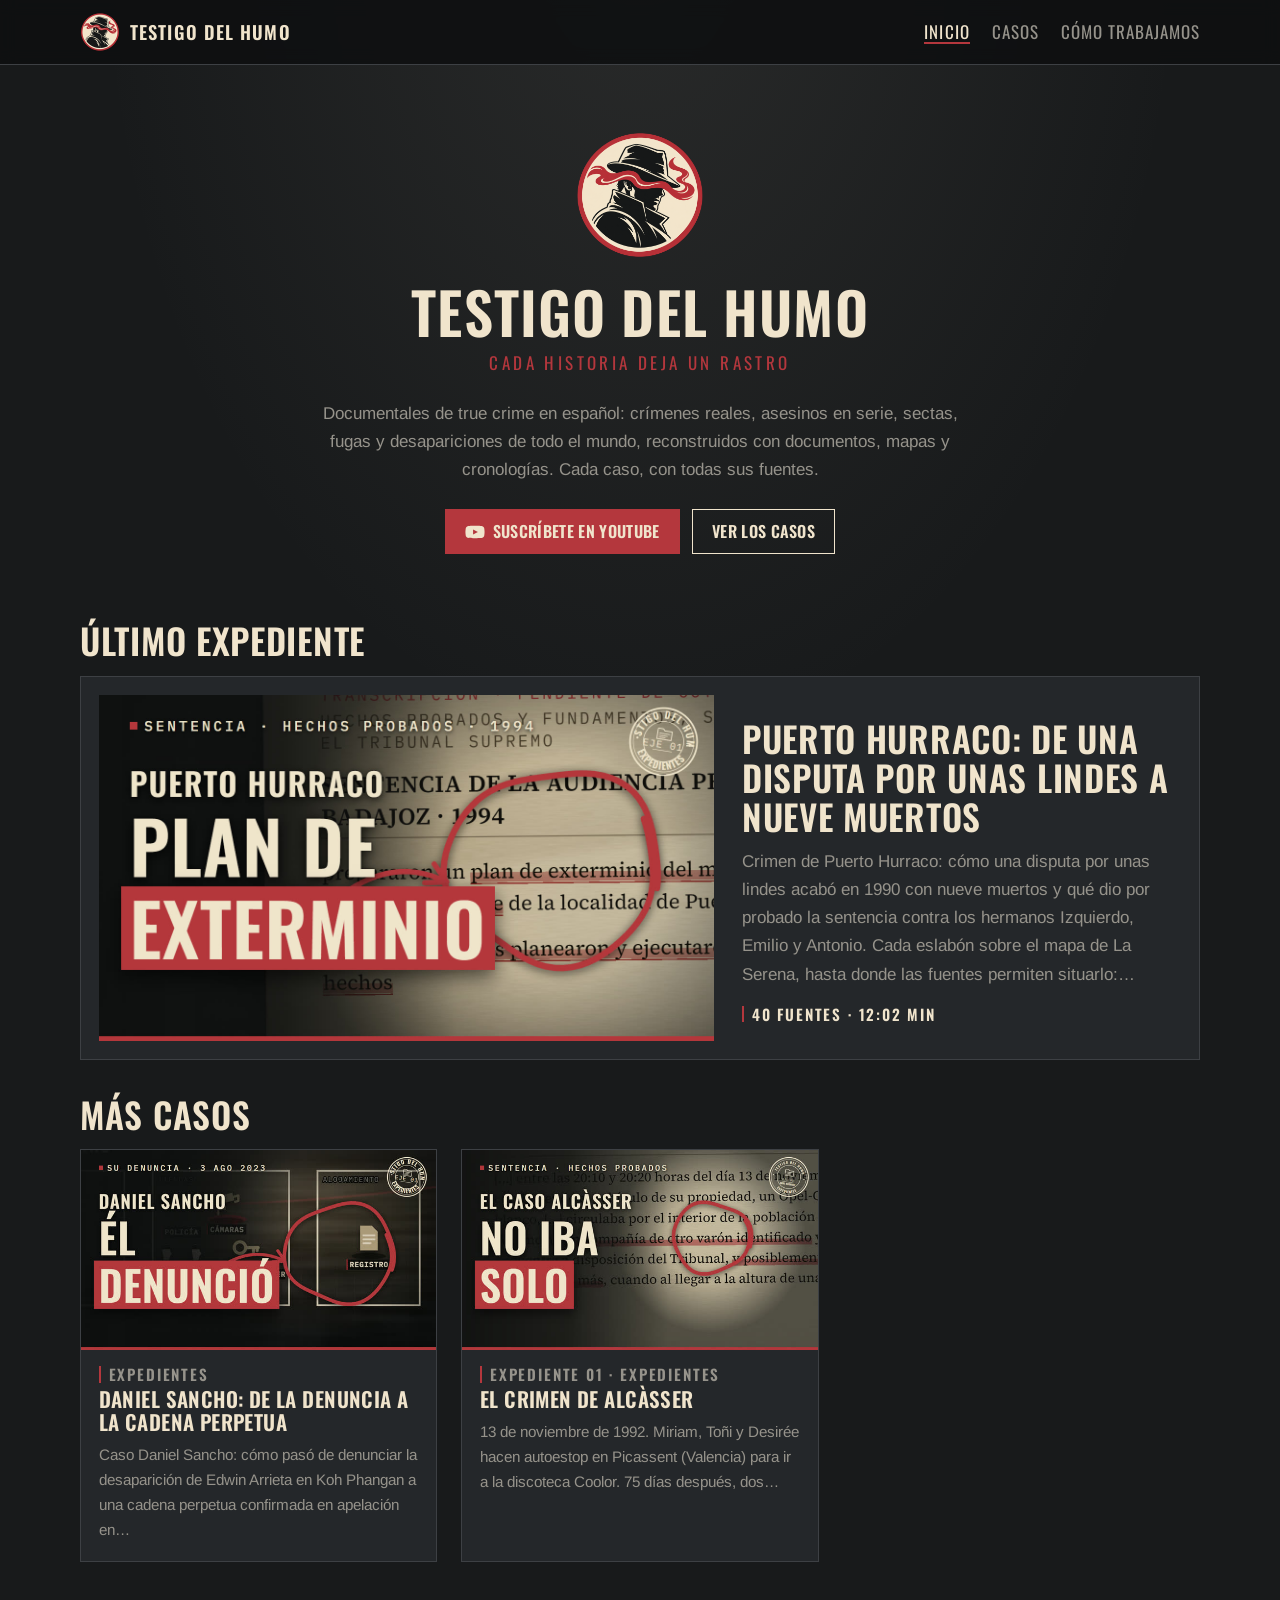
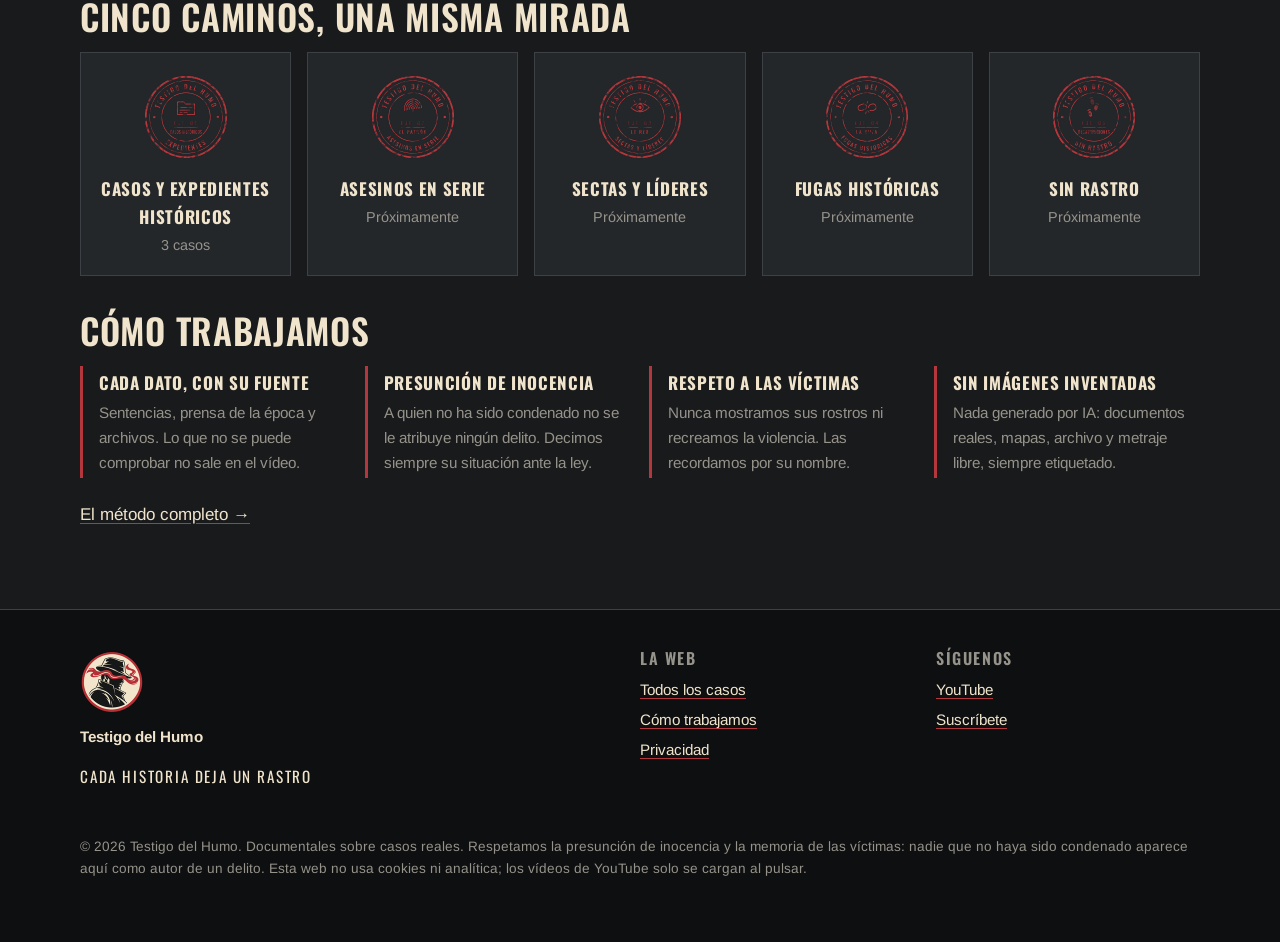
==== commit 456a1727: "web: edición del 2026-11-10" ====
--- a/index.html
+++ b/index.html
@@ -19,7 +19,7 @@
 <link rel="apple-touch-icon" href="/img/icono-180.png">
 <link rel="preload" href="/fuentes/Oswald-Variable.ttf" as="font" type="font/ttf" crossorigin>
 <link rel="stylesheet" href="/tema.css">
-<link rel="stylesheet" href="/estilo.css?v=20t.d6">
+<link rel="stylesheet" href="/estilo.css?v=oj.0jb">
 <script type="application/ld+json">{"@context":"https://schema.org","@type":"Organization","@id":"https://testigodelhumo.github.io/#canal","name":"Testigo del Humo","url":"https://testigodelhumo.github.io/","logo":"https://testigodelhumo.github.io/img/logo-512.png","sameAs":["https://www.youtube.com/@TestigoDelHumo"]}</script>
 <script type="application/ld+json">{"@context":"https://schema.org","@type":"WebSite","@id":"https://testigodelhumo.github.io/#web","name":"Testigo del Humo","url":"https://testigodelhumo.github.io/","inLanguage":"es","publisher":{"@id":"https://testigodelhumo.github.io/#canal"}}</script>
 </head>
@@ -38,16 +38,22 @@
 <div class="botones"><a class="boton boton--carmin" href="https://www.youtube.com/@TestigoDelHumo?sub_confirmation=1" rel="noopener"><svg viewBox="0 0 24 24" aria-hidden="true"><path d="M23 7.2a3 3 0 0 0-2.1-2.1C19 4.6 12 4.6 12 4.6s-7 0-8.9.5A3 3 0 0 0 1 7.2 31 31 0 0 0 .5 12a31 31 0 0 0 .5 4.8 3 3 0 0 0 2.1 2.1c1.9.5 8.9.5 8.9.5s7 0 8.9-.5a3 3 0 0 0 2.1-2.1 31 31 0 0 0 .5-4.8 31 31 0 0 0-.5-4.8zM9.7 15.1V8.9l5.8 3.1z"/></svg><span>Suscríbete en YouTube</span></a><a class="boton" href="/casos/">Ver los casos</a></div>
 </section>
 <section class="envoltura" aria-labelledby="ultimo-t"><h2 id="ultimo-t">Último expediente</h2>
-<article class="destacado"><img src="/casos/daniel-sancho/miniatura.jpg" alt="" width="1280" height="720">
-<div><p class="rotulo"></p><h2><a href="/casos/daniel-sancho/">Daniel Sancho: de la denuncia a la cadena perpetua</a></h2><p class="tenue">Caso Daniel Sancho: cómo pasó de denunciar la desaparición de Edwin Arrieta en Koh Phangan a una cadena perpetua confirmada en apelación en 2026. El recorrido de la ocultación sobre el mapa de la isla, cómo llegó la investigación hasta él, la batalla de las…</p><p class="rotulo">0 fuentes · 15:21 min</p></div></article></section>
+<article class="destacado"><img src="/casos/puerto-hurraco/miniatura.jpg" alt="" width="1280" height="720">
+<div><p class="rotulo"></p><h2><a href="/casos/puerto-hurraco/">Puerto Hurraco: de una disputa por unas lindes a nueve muertos</a></h2><p class="tenue">Crimen de Puerto Hurraco: cómo una disputa por unas lindes acabó en 1990 con nueve muertos y qué dio por probado la sentencia contra los hermanos Izquierdo, Emilio y Antonio. Cada eslabón sobre el mapa de La Serena, hasta donde las fuentes permiten situarlo:…</p><p class="rotulo">40 fuentes · 12:02 min</p></div></article></section>
 <section class="envoltura"><h2>Más casos</h2><div class="rejilla"><article class="tarjeta">
+<img src="/casos/daniel-sancho/miniatura-640.jpg" alt="" width="640" height="360" loading="lazy">
+<div class="tarjeta__texto">
+<p class="rotulo">EXPEDIENTES</p>
+<h3><a href="/casos/daniel-sancho/">Daniel Sancho: de la denuncia a la cadena perpetua</a></h3>
+<p>Caso Daniel Sancho: cómo pasó de denunciar la desaparición de Edwin Arrieta en Koh Phangan a una cadena perpetua confirmada en apelación en…</p>
+</div></article><article class="tarjeta">
 <img src="/casos/alcasser/miniatura-640.jpg" alt="" width="640" height="360" loading="lazy">
 <div class="tarjeta__texto">
 <p class="rotulo">EXPEDIENTE 01 · EXPEDIENTES</p>
 <h3><a href="/casos/alcasser/">El crimen de Alcàsser</a></h3>
 <p>13 de noviembre de 1992. Miriam, Toñi y Desirée hacen autoestop en Picassent (Valencia) para ir a la discoteca Coolor. 75 días después, dos…</p>
 </div></article></div></section>
-<section class="envoltura" aria-labelledby="ejes-t"><h2 id="ejes-t">Cinco caminos, una misma mirada</h2><ul class="ejes"><li><img src="/img/sellos/expedientes.png" alt="" width="96" height="96" loading="lazy"><strong>Casos y expedientes históricos</strong><span>2 casos</span></li><li><img src="/img/sellos/asesinos.png" alt="" width="96" height="96" loading="lazy"><strong>Asesinos en serie</strong><span>Próximamente</span></li><li><img src="/img/sellos/sectas.png" alt="" width="96" height="96" loading="lazy"><strong>Sectas y líderes</strong><span>Próximamente</span></li><li><img src="/img/sellos/fugas.png" alt="" width="96" height="96" loading="lazy"><strong>Fugas históricas</strong><span>Próximamente</span></li><li><img src="/img/sellos/sin-rastro.png" alt="" width="96" height="96" loading="lazy"><strong>Sin rastro</strong><span>Próximamente</span></li></ul></section>
+<section class="envoltura" aria-labelledby="ejes-t"><h2 id="ejes-t">Cinco caminos, una misma mirada</h2><ul class="ejes"><li><img src="/img/sellos/expedientes.png" alt="" width="96" height="96" loading="lazy"><strong>Casos y expedientes históricos</strong><span>3 casos</span></li><li><img src="/img/sellos/asesinos.png" alt="" width="96" height="96" loading="lazy"><strong>Asesinos en serie</strong><span>Próximamente</span></li><li><img src="/img/sellos/sectas.png" alt="" width="96" height="96" loading="lazy"><strong>Sectas y líderes</strong><span>Próximamente</span></li><li><img src="/img/sellos/fugas.png" alt="" width="96" height="96" loading="lazy"><strong>Fugas históricas</strong><span>Próximamente</span></li><li><img src="/img/sellos/sin-rastro.png" alt="" width="96" height="96" loading="lazy"><strong>Sin rastro</strong><span>Próximamente</span></li></ul></section>
 <section class="envoltura" aria-labelledby="como-t"><h2 id="como-t">Cómo trabajamos</h2><div class="principios">
 <div><strong>Cada dato, con su fuente</strong><p>Sentencias, prensa de la época y archivos. Lo que no se puede comprobar no sale en el vídeo.</p></div>
 <div><strong>Presunción de inocencia</strong><p>A quien no ha sido condenado no se le atribuye ningún delito. Decimos siempre su situación ante la ley.</p></div>
